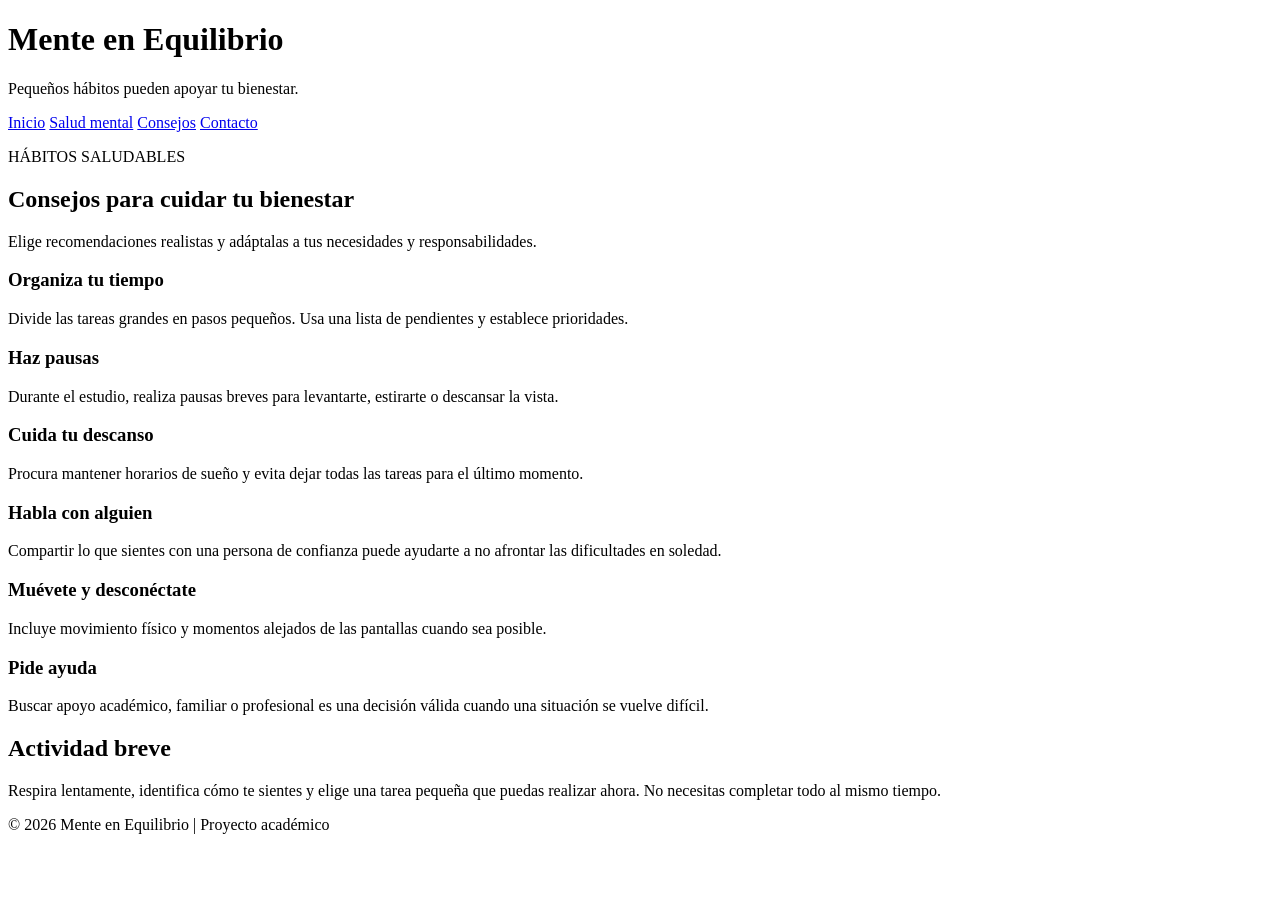
==== consejos.html @ 03d4d880 "Add files via upload" ====
<!DOCTYPE html>
<html lang="es">
<head>
    <meta charset="UTF-8">
    <meta name="viewport" content="width=device-width, initial-scale=1.0">
    <meta name="description" content="Consejos prácticos de bienestar para estudiantes.">
    <title>Consejos | Mente en Equilibrio</title>
    <link rel="stylesheet" href="css/estilos.css">
</head>
<body>
    <header class="encabezado">
        <div class="contenedor">
            <h1>Mente en Equilibrio</h1>
            <p>Pequeños hábitos pueden apoyar tu bienestar.</p>
            <nav>
                <a href="index.html">Inicio</a>
                <a href="salud-mental.html">Salud mental</a>
                <a class="activo" href="consejos.html">Consejos</a>
                <a href="contacto.html">Contacto</a>
            </nav>
        </div>
    </header>

    <main class="contenedor">
        <section class="introduccion">
            <p class="etiqueta">HÁBITOS SALUDABLES</p>
            <h2>Consejos para cuidar tu bienestar</h2>
            <p>Elige recomendaciones realistas y adáptalas a tus necesidades y responsabilidades.</p>
        </section>

        <section class="rejilla">
            <article class="tarjeta">
                <h3>Organiza tu tiempo</h3>
                <p>Divide las tareas grandes en pasos pequeños. Usa una lista de pendientes y establece prioridades.</p>
            </article>
            <article class="tarjeta">
                <h3>Haz pausas</h3>
                <p>Durante el estudio, realiza pausas breves para levantarte, estirarte o descansar la vista.</p>
            </article>
            <article class="tarjeta">
                <h3>Cuida tu descanso</h3>
                <p>Procura mantener horarios de sueño y evita dejar todas las tareas para el último momento.</p>
            </article>
            <article class="tarjeta">
                <h3>Habla con alguien</h3>
                <p>Compartir lo que sientes con una persona de confianza puede ayudarte a no afrontar las dificultades en soledad.</p>
            </article>
            <article class="tarjeta">
                <h3>Muévete y desconéctate</h3>
                <p>Incluye movimiento físico y momentos alejados de las pantallas cuando sea posible.</p>
            </article>
            <article class="tarjeta">
                <h3>Pide ayuda</h3>
                <p>Buscar apoyo académico, familiar o profesional es una decisión válida cuando una situación se vuelve difícil.</p>
            </article>
        </section>

        <section class="aviso">
            <h2>Actividad breve</h2>
            <p>Respira lentamente, identifica cómo te sientes y elige una tarea pequeña que puedas realizar ahora. No necesitas completar todo al mismo tiempo.</p>
        </section>
    </main>

    <footer>
        <p>&copy; 2026 Mente en Equilibrio | Proyecto académico</p>
    </footer>
</body>
</html>
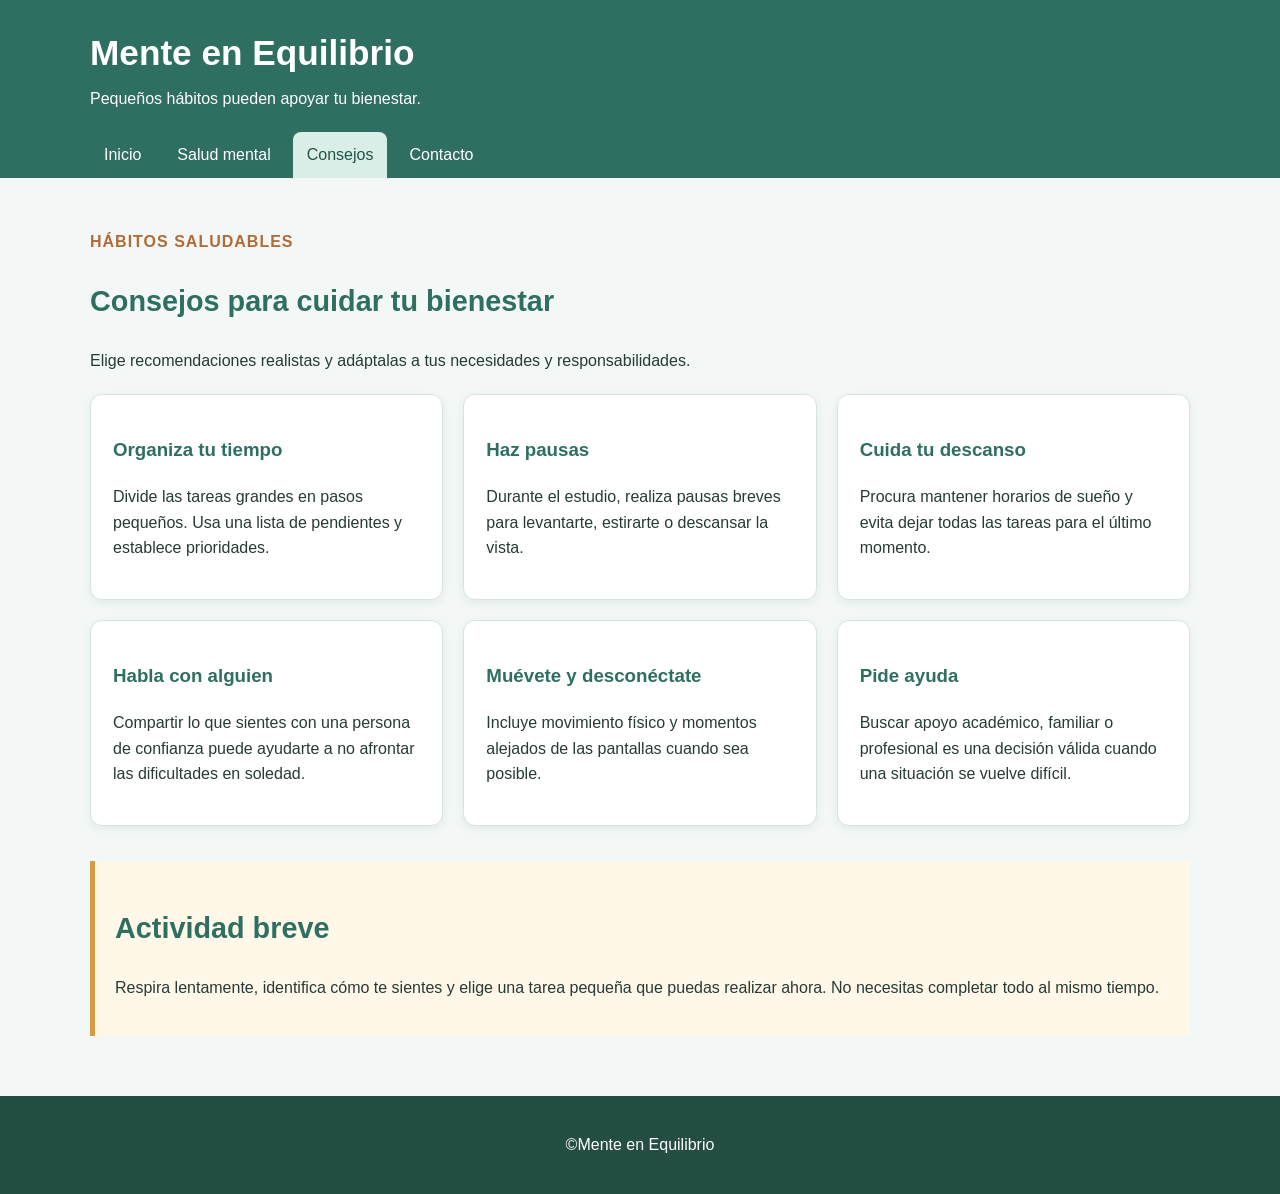
==== commit 1a81318f: "Update consejos.html" ====
--- a/consejos.html
+++ b/consejos.html
@@ -62,7 +62,7 @@
     </main>
 
     <footer>
-        <p>&copy; 2026 Mente en Equilibrio | Proyecto académico</p>
+          <p>&copy;Mente en Equilibrio </p>
     </footer>
 </body>
 </html>
--- a/css/estilos.css
+++ b/css/estilos.css
@@ -0,0 +1,203 @@
+* {
+    box-sizing: border-box;
+}
+
+body {
+    margin: 0;
+    font-family: Arial, sans-serif;
+    line-height: 1.6;
+    background-color: #f3f8f6;
+    color: #263b35;
+}
+
+.contenedor {
+    width: 90%;
+    max-width: 1100px;
+    margin: 0 auto;
+}
+
+.encabezado {
+    background-color: #2f6f61;
+    color: white;
+    padding: 25px 0 0;
+}
+
+.encabezado h1 {
+    margin: 0;
+    font-size: 2.2rem;
+}
+
+.encabezado p {
+    margin-top: 5px;
+}
+
+nav {
+    display: flex;
+    flex-wrap: wrap;
+    gap: 8px;
+    margin-top: 20px;
+}
+
+nav a {
+    color: white;
+    text-decoration: none;
+    padding: 10px 14px;
+    border-radius: 8px 8px 0 0;
+}
+
+nav a:hover,
+nav a.activo {
+    background-color: #d9eee6;
+    color: #245247;
+}
+
+main {
+    padding: 35px 0;
+}
+
+.hero {
+    display: grid;
+    grid-template-columns: 2fr 1fr;
+    gap: 25px;
+    align-items: center;
+    margin-bottom: 35px;
+}
+
+h2 {
+    color: #2f6f61;
+    font-size: 1.8rem;
+}
+
+h3 {
+    color: #2f6f61;
+}
+
+.hero h2 {
+    font-size: 2.4rem;
+}
+
+.etiqueta {
+    color: #b06c38;
+    font-weight: bold;
+    letter-spacing: 1px;
+}
+
+.tarjeta {
+    background-color: white;
+    border: 1px solid #d5e5df;
+    border-radius: 12px;
+    padding: 22px;
+    box-shadow: 0 3px 8px rgba(35, 70, 60, 0.08);
+}
+
+.destacada {
+    background-color: #e0f1e9;
+}
+
+.rejilla {
+    display: grid;
+    grid-template-columns: repeat(3, 1fr);
+    gap: 20px;
+    margin: 20px 0 35px;
+}
+
+.introduccion {
+    max-width: 800px;
+}
+
+.aviso {
+    background-color: #fff7e8;
+    border-left: 5px solid #d49a45;
+    padding: 20px;
+    margin-top: 30px;
+}
+
+.boton {
+    display: inline-block;
+    background-color: #2f6f61;
+    color: white;
+    border: none;
+    border-radius: 8px;
+    padding: 12px 20px;
+    text-decoration: none;
+    cursor: pointer;
+    font-size: 1rem;
+}
+
+.boton:hover {
+    background-color: #245247;
+}
+
+.formulario {
+    max-width: 650px;
+    background-color: white;
+    padding: 25px;
+    border-radius: 12px;
+    box-shadow: 0 3px 8px rgba(35, 70, 60, 0.08);
+}
+
+.formulario label {
+    display: block;
+    font-weight: bold;
+    margin-top: 15px;
+}
+
+.formulario input,
+.formulario select,
+.formulario textarea {
+    width: 100%;
+    padding: 11px;
+    margin-top: 6px;
+    border: 1px solid #aac8bd;
+    border-radius: 6px;
+    font: inherit;
+}
+
+.formulario input:focus,
+.formulario select:focus,
+.formulario textarea:focus {
+    outline: 2px solid #79ad9d;
+}
+
+.formulario .check {
+    display: flex;
+    gap: 8px;
+    align-items: flex-start;
+    font-weight: normal;
+}
+
+.formulario .check input {
+    width: auto;
+    margin-top: 6px;
+}
+
+.formulario .boton {
+    margin-top: 20px;
+}
+
+footer {
+    background-color: #244d43;
+    color: white;
+    text-align: center;
+    padding: 20px;
+    margin-top: 25px;
+}
+
+@media (max-width: 768px) {
+    .hero,
+    .rejilla {
+        grid-template-columns: 1fr;
+    }
+
+    .encabezado h1 {
+        font-size: 1.8rem;
+    }
+
+    .hero h2 {
+        font-size: 2rem;
+    }
+
+    nav a {
+        padding: 9px 10px;
+    }
+}
